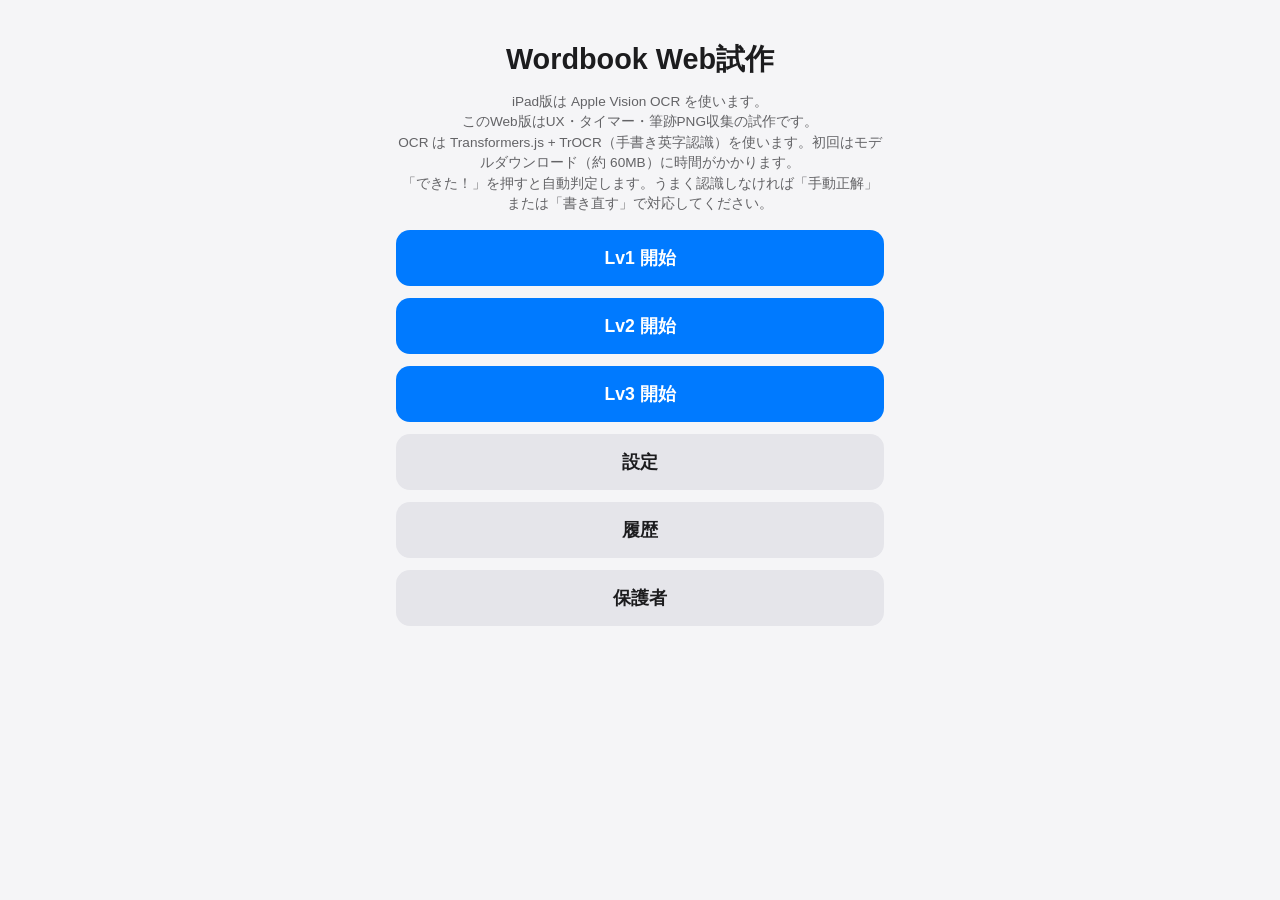
==== docs/index.html @ ee4e7cc8 "Deploy web prototype to GitHub Pages via docs" ====
<!DOCTYPE html>
<html lang="ja">
<head>
  <meta charset="UTF-8">
  <meta name="viewport" content="width=device-width, initial-scale=1.0, maximum-scale=1.0, user-scalable=no, viewport-fit=cover">
  <title>Wordbook Web試作</title>
  <link rel="stylesheet" href="styles.css">
  <!-- Transformers.js (TrOCR) は app.js 内で動的 import されます -->
</head>
<body>
  <main id="app">
    <section id="screen-main" class="screen active">
      <h1>Wordbook Web試作</h1>
      <p class="note">
        iPad版は Apple Vision OCR を使います。<br>
        このWeb版はUX・タイマー・筆跡PNG収集の試作です。<br>
        OCR は Transformers.js + TrOCR（手書き英字認識）を使います。初回はモデルダウンロード（約 60MB）に時間がかかります。<br>
        「できた！」を押すと自動判定します。うまく認識しなければ「手動正解」または「書き直す」で対応してください。
      </p>
      <div class="menu-buttons">
        <button id="btn-start-l1" class="primary">Lv1 開始</button>
        <button id="btn-start-l2" class="primary">Lv2 開始</button>
        <button id="btn-start-l3" class="primary">Lv3 開始</button>
        <button id="btn-missed-l1" class="primary missed hidden">Lv1 間違い直し</button>
        <button id="btn-missed-l2" class="primary missed hidden">Lv2 間違い直し</button>
        <button id="btn-missed-l3" class="primary missed hidden">Lv3 間違い直し</button>
        <button id="btn-resume" class="secondary hidden">セッションを再開</button>
        <button id="btn-clear-session" class="danger hidden">中断データを消す</button>
        <button id="btn-settings" class="secondary">設定</button>
        <button id="btn-history" class="secondary">履歴</button>
        <button id="btn-parent" class="secondary">保護者</button>
      </div>
      <div id="active-session-info" class="info hidden"></div>
    </section>

    <section id="screen-session" class="screen">
      <header class="session-header">
        <div class="level-progress">
          <span id="session-level">Lv1</span>
          <span id="session-progress">0 / 100</span>
        </div>
        <div class="timer-bar"><div id="timer-fill"></div></div>
        <div id="timer-text">15.0</div>
      </header>

      <div id="question-area">
        <div id="question-prompt" class="prompt">apple</div>
        <div id="question-meaning" class="meaning">りんご</div>
        <div id="question-hint" class="hint">5文字</div>
      </div>

      <div id="previous-list" class="previous-list"></div>

      <canvas id="draw-canvas" width="600" height="350" touch-action="none"></canvas>

      <div id="feedback" class="feedback hidden"></div>
      <div id="ocr-debug" class="ocr-debug" style="display:none;"></div>

      <div class="session-controls">
        <button id="btn-correct" class="primary">できた！（OCRで判定）</button>
        <button id="btn-manual-pass" class="manual">手動正解<br><small>（保護者・筆跡監査）</small></button>
        <button id="btn-retry" class="secondary">× 間違いとして次へ</button>
        <button id="btn-rewrite" class="secondary" style="display:none;">もう一度書く</button>
        <button id="btn-save-png" class="secondary">PNG保存</button>
        <button id="btn-pause" class="secondary">中断</button>
      </div>
      <div id="manual-pass-status" class="status"></div>
    </section>

    <section id="screen-completion" class="screen">
      <h2>セッション完了</h2>
      <div id="completion-summary" class="summary"></div>
      <button id="btn-download-session" class="primary">データをダウンロード</button>
      <button id="btn-back-menu" class="secondary">メニューへ</button>
    </section>

    <section id="screen-settings" class="screen">
      <h2>設定</h2>
      <div class="settings-form">
        <label>
          制限時間（秒）
          <input id="setting-time-limit" type="number" min="3" max="60" value="15">
        </label>
        <label>
          TTS速度
          <input id="setting-tts-rate" type="number" min="0.3" max="2.0" step="0.1" value="0.9">
        </label>
        <label>
          1セッションの問題数
          <input id="setting-word-count" type="number" min="5" max="100" value="100">
        </label>
        <label>
          手動正解上限（1セッション）
          <input id="setting-manual-limit" type="number" min="0" max="20" value="5">
        </label>
        <label>
          手動正解クールダウン（問）
          <input id="setting-manual-cooldown" type="number" min="0" max="10" value="2">
        </label>
        <label>
          PIN変更（現在のPIN）
          <input id="setting-current-pin" type="password" maxlength="6" inputmode="numeric" placeholder="0000">
        </label>
        <label>
          新しいPIN（4〜6桁の数字）
          <input id="setting-new-pin" type="password" maxlength="6" inputmode="numeric" placeholder="新しいPIN">
        </label>
        <p class="warning">初期PINは 0000 です。忘れた場合は「全データ消去」でリセットできます。</p>
        <button id="btn-save-settings" class="primary">保存</button>
        <button id="btn-reset-data" class="danger">全データ消去</button>
        <button id="btn-settings-back" class="secondary">戻る</button>
      </div>
    </section>

    <section id="screen-history" class="screen">
      <h2>成績履歴</h2>
      <div id="history-list" class="list"></div>
      <button id="btn-history-back" class="secondary">戻る</button>
    </section>

    <section id="screen-parent-login" class="screen">
      <h2>保護者確認</h2>
      <p>保護者PINを入力してください</p>
      <input id="parent-pin" type="password" maxlength="6" inputmode="numeric" placeholder="0000">
      <button id="btn-parent-login" class="primary">開く</button>
      <button id="btn-parent-login-back" class="secondary">戻る</button>
      <p class="note">PINを忘れた場合は設定から「全データ消去」で初期化できます。</p>
    </section>

    <section id="screen-parent" class="screen">
      <h2>手動正解記録</h2>
      <div id="audit-list" class="audit-list"></div>
      <button id="btn-parent-back" class="secondary">戻る</button>
    </section>

    <dialog id="confirm-dialog">
      <div class="dialog-content">
        <p id="confirm-message"></p>
        <div class="dialog-buttons">
          <button id="confirm-yes" class="primary">はい</button>
          <button id="confirm-no" class="secondary">いいえ</button>
        </div>
      </div>
    </dialog>
  </main>

  <script src="app.js"></script>
</body>
</html>
---- docs/styles.css ----
/* Reset */
* {
  box-sizing: border-box;
  -webkit-tap-highlight-color: transparent;
}

html, body {
  margin: 0;
  padding: 0;
  height: 100%;
  font-family: -apple-system, BlinkMacSystemFont, "Hiragino Sans", "Noto Sans JP", "Segoe UI", Roboto, sans-serif;
  background: #f5f5f7;
  color: #1c1c1e;
  overscroll-behavior: none;
}

body {
  display: flex;
  flex-direction: column;
  align-items: center;
  min-height: 100%;
  padding: env(safe-area-inset-top) env(safe-area-inset-right) env(safe-area-inset-bottom) env(safe-area-inset-left);
}

#app {
  width: 100%;
  max-width: 520px;
  flex: 1;
  display: flex;
  flex-direction: column;
  padding: 16px;
}

.screen {
  display: none;
  flex-direction: column;
  flex: 1;
}

.screen.active {
  display: flex;
}

h1, h2 {
  text-align: center;
  margin: 0 0 12px 0;
  font-weight: 700;
}

h1 {
  font-size: 1.8rem;
  margin-top: 24px;
}

h2 {
  font-size: 1.5rem;
  margin-top: 16px;
}

.note, .warning {
  font-size: 0.85rem;
  color: #636366;
  line-height: 1.5;
  text-align: center;
  margin: 0 0 16px 0;
}

.warning {
  color: #c0392b;
}

.menu-buttons,
.session-controls,
.settings-form {
  display: flex;
  flex-direction: column;
  gap: 12px;
}

button {
  border: none;
  border-radius: 14px;
  padding: 16px 20px;
  font-size: 1.1rem;
  font-weight: 600;
  cursor: pointer;
  transition: transform 0.05s, background 0.15s;
  -webkit-user-select: none;
  user-select: none;
}

button:active {
  transform: scale(0.97);
}

button.primary {
  background: #007aff;
  color: #fff;
}

button.secondary {
  background: #e5e5ea;
  color: #1c1c1e;
}

button.danger {
  background: #ff3b30;
  color: #fff;
}

button.manual {
  background: #ff9500;
  color: #fff;
  font-size: 1.05rem;
}

button.manual small {
  font-weight: 400;
  opacity: 0.9;
}

.hidden {
  display: none !important;
}

.info {
  background: #fff;
  border-radius: 12px;
  padding: 12px;
  text-align: center;
  font-size: 0.9rem;
  color: #3a3a3c;
  box-shadow: 0 1px 3px rgba(0,0,0,0.08);
}

/* Session header */
.session-header {
  background: #fff;
  border-radius: 16px;
  padding: 12px 16px;
  margin-bottom: 12px;
  box-shadow: 0 1px 3px rgba(0,0,0,0.08);
}

.level-progress {
  display: flex;
  justify-content: space-between;
  font-weight: 600;
  margin-bottom: 8px;
}

#session-level {
  color: #007aff;
}

.timer-bar {
  height: 10px;
  background: #e5e5ea;
  border-radius: 5px;
  overflow: hidden;
  margin-bottom: 6px;
}

#timer-fill {
  height: 100%;
  width: 100%;
  background: #34c759;
  transform-origin: left;
  transition: width 0.1s linear, background 0.2s;
}

#timer-fill.urgent {
  background: #ff9500;
}

#timer-fill.danger {
  background: #ff3b30;
  animation: pulse 1s infinite;
}

@keyframes pulse {
  0%, 100% { opacity: 1; }
  50% { opacity: 0.7; }
}

#timer-text {
  text-align: right;
  font-weight: 700;
  font-variant-numeric: tabular-nums;
  font-size: 1.2rem;
}

/* Previous words scroll list */
#previous-list {
  max-height: 120px;
  overflow-y: auto;
  display: flex;
  flex-direction: column;
  gap: 6px;
  margin-bottom: 12px;
}

#previous-list .item {
  background: #f0f0f5;
  padding: 6px 10px;
  border-radius: 8px;
  font-size: 0.9rem;
  flex-shrink: 0;
}

#previous-list .item.manual {
  background: #fff4e5;
}

/* Question area */
#question-area {
  background: #fff;
  border-radius: 16px;
  padding: 16px;
  margin-bottom: 12px;
  text-align: center;
  box-shadow: 0 1px 3px rgba(0,0,0,0.08);
}

.prompt {
  font-size: 2rem;
  font-weight: 700;
  letter-spacing: 0.05em;
  word-break: break-word;
  min-height: 2.8rem;
}

.meaning {
  font-size: 1.2rem;
  color: #3a3a3c;
  margin-top: 8px;
}

.hint {
  font-size: 0.9rem;
  color: #8e8e93;
  margin-top: 6px;
}

/* Canvas */
#draw-canvas {
  width: 100%;
  height: auto;
  aspect-ratio: 600 / 350;
  background: #ffffff;
  border: 3px solid #c7c7cc;
  border-radius: 16px;
  touch-action: none;
  cursor: crosshair;
  margin-bottom: 12px;
  box-shadow: inset 0 1px 3px rgba(0,0,0,0.05);
}

.feedback {
  background: #fff;
  border-radius: 12px;
  padding: 14px;
  text-align: center;
  font-size: 1.2rem;
  font-weight: 700;
  margin-bottom: 12px;
  box-shadow: 0 1px 3px rgba(0,0,0,0.08);
}

.feedback.correct {
  color: #34c759;
}

.feedback.incorrect {
  color: #ff3b30;
}

.feedback.timeout {
  color: #ff9500;
}

.status {
  font-size: 0.85rem;
  color: #636366;
  text-align: center;
  min-height: 1.2rem;
  margin-top: 4px;
}

/* Settings / forms */
.settings-form label {
  display: flex;
  flex-direction: column;
  gap: 4px;
  font-size: 0.95rem;
  font-weight: 500;
}

.settings-form input,
#parent-pin {
  border: 1px solid #c7c7cc;
  border-radius: 10px;
  padding: 12px;
  font-size: 1.1rem;
}

/* Lists */
.list, .audit-list {
  display: flex;
  flex-direction: column;
  gap: 10px;
  overflow-y: auto;
  max-height: 60vh;
  margin-bottom: 12px;
}

.card {
  background: #fff;
  border-radius: 12px;
  padding: 12px;
  box-shadow: 0 1px 3px rgba(0,0,0,0.08);
  font-size: 0.9rem;
}

.card .title {
  font-weight: 700;
  margin-bottom: 4px;
}

.card img {
  max-width: 100%;
  border: 1px solid #e5e5ea;
  border-radius: 8px;
  margin-top: 8px;
}

.card .actions {
  display: flex;
  gap: 8px;
  margin-top: 8px;
}

.card .actions button {
  flex: 1;
  padding: 8px;
  font-size: 0.85rem;
}

/* Dialog */
dialog {
  border: none;
  border-radius: 16px;
  padding: 0;
  background: transparent;
  box-shadow: none;
  max-width: 90vw;
}

dialog::backdrop {
  background: rgba(0,0,0,0.4);
}

.dialog-content {
  background: #fff;
  border-radius: 16px;
  padding: 20px;
  text-align: center;
}

.dialog-content p {
  font-size: 1.05rem;
  margin: 0 0 16px 0;
}

.dialog-buttons {
  display: flex;
  gap: 12px;
}

.dialog-buttons button {
  flex: 1;
}

/* Utility spacing */
.mb-8 { margin-bottom: 8px; }
.mb-12 { margin-bottom: 12px; }
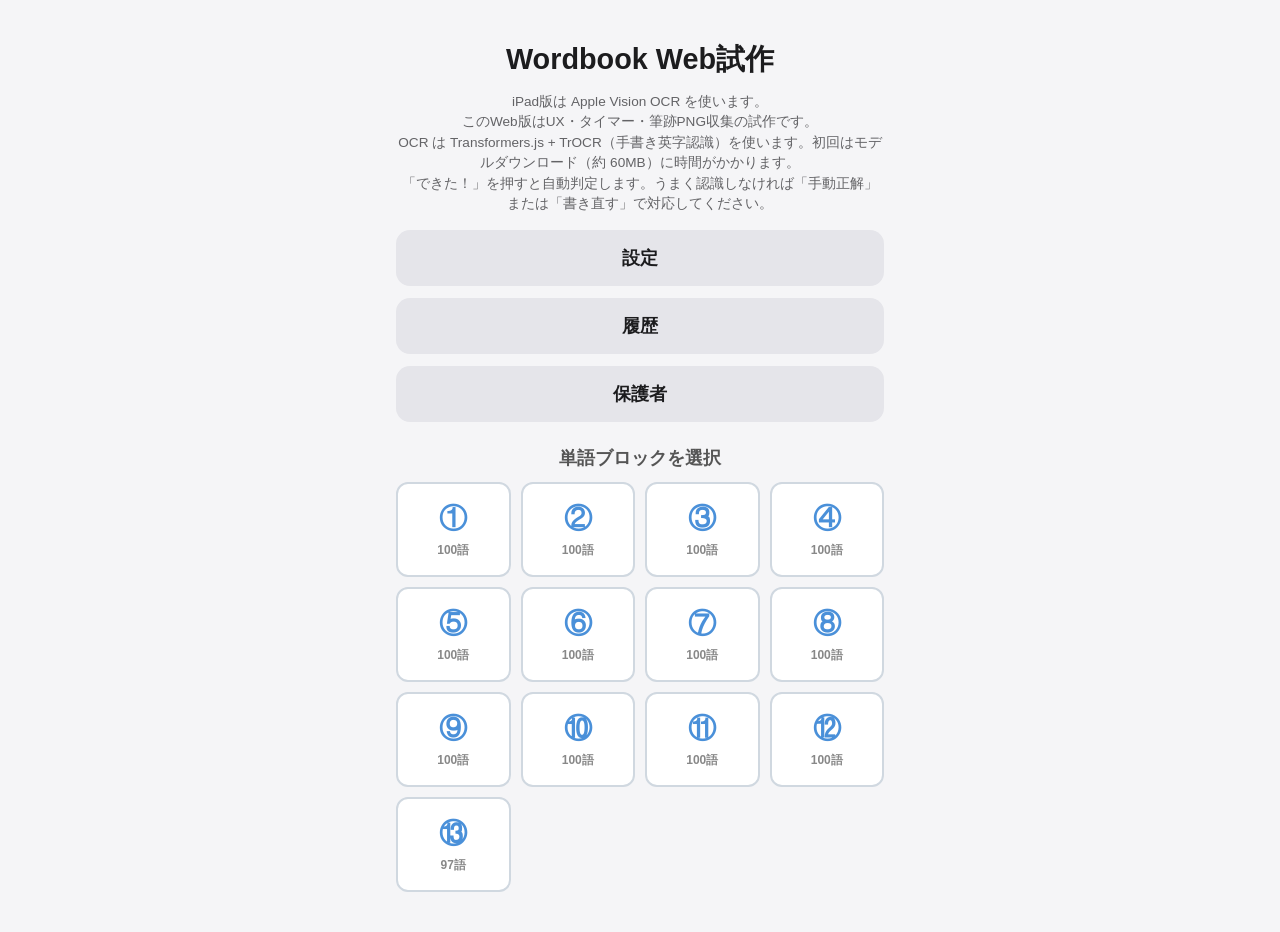
==== commit 9ba02111: "feat: add 1297 Eiken Grade 3 vocabulary words + block selection UI - OCR pipeline: 95 pages scanned " ====
--- a/docs/index.html
+++ b/docs/index.html
@@ -18,17 +18,29 @@
         「できた！」を押すと自動判定します。うまく認識しなければ「手動正解」または「書き直す」で対応してください。
       </p>
       <div class="menu-buttons">
-        <button id="btn-start-l1" class="primary">Lv1 開始</button>
-        <button id="btn-start-l2" class="primary">Lv2 開始</button>
-        <button id="btn-start-l3" class="primary">Lv3 開始</button>
+        <button id="btn-resume" class="secondary hidden">セッションを再開</button>
+        <button id="btn-clear-session" class="danger hidden">中断データを消す</button>
         <button id="btn-missed-l1" class="primary missed hidden">Lv1 間違い直し</button>
         <button id="btn-missed-l2" class="primary missed hidden">Lv2 間違い直し</button>
         <button id="btn-missed-l3" class="primary missed hidden">Lv3 間違い直し</button>
-        <button id="btn-resume" class="secondary hidden">セッションを再開</button>
-        <button id="btn-clear-session" class="danger hidden">中断データを消す</button>
         <button id="btn-settings" class="secondary">設定</button>
         <button id="btn-history" class="secondary">履歴</button>
         <button id="btn-parent" class="secondary">保護者</button>
+      </div>
+
+      <h2>単語ブロックを選択</h2>
+      <div id="set-grid" class="set-grid"></div>
+
+      <div id="level-select-overlay" class="level-select-overlay hidden">
+        <div class="level-select-card">
+          <h3 id="level-select-title">ブロック 1</h3>
+          <div class="level-select-buttons">
+            <button id="btn-start-l1" class="primary">Lv1 書き写し</button>
+            <button id="btn-start-l2" class="primary">Lv2 部分隠し</button>
+            <button id="btn-start-l3" class="primary">Lv3 完全記憶</button>
+          </div>
+          <button id="btn-level-cancel" class="secondary">戻る</button>
+        </div>
       </div>
       <div id="active-session-info" class="info hidden"></div>
     </section>
--- a/docs/styles.css
+++ b/docs/styles.css
@@ -119,6 +119,77 @@
   opacity: 0.9;
 }
 
+/* === Set Grid (Block Selection) === */
+h2 {
+  text-align: center;
+  font-size: 18px;
+  margin: 24px 0 12px;
+  color: #555;
+}
+.set-grid {
+  display: grid;
+  grid-template-columns: repeat(auto-fill, minmax(100px, 1fr));
+  gap: 10px;
+  margin-bottom: 24px;
+}
+.set-card-btn {
+  display: flex;
+  flex-direction: column;
+  align-items: center;
+  justify-content: center;
+  gap: 4px;
+  padding: 16px 8px;
+  border: 2px solid #d0d8e0;
+  border-radius: 12px;
+  background: #fff;
+  cursor: pointer;
+  transition: all 0.2s;
+}
+.set-card-btn:hover {
+  border-color: #4a90d9;
+  transform: translateY(-2px);
+  box-shadow: 0 2px 12px rgba(74,144,217,0.2);
+}
+.set-card-btn .set-num {
+  font-size: 28px;
+  font-weight: bold;
+  color: #4a90d9;
+}
+.set-card-btn .set-count {
+  font-size: 12px;
+  color: #888;
+}
+
+/* === Level Select Overlay === */
+.level-select-overlay {
+  position: fixed;
+  top: 0; left: 0; right: 0; bottom: 0;
+  background: rgba(0,0,0,0.5);
+  display: flex;
+  align-items: center;
+  justify-content: center;
+  z-index: 999;
+}
+.level-select-card {
+  background: #fff;
+  border-radius: 20px;
+  padding: 32px 24px;
+  max-width: 360px;
+  width: 90%;
+  text-align: center;
+}
+.level-select-card h3 {
+  font-size: 20px;
+  margin-bottom: 20px;
+  color: #333;
+}
+.level-select-buttons {
+  display: flex;
+  flex-direction: column;
+  gap: 12px;
+  margin-bottom: 16px;
+}
+
 .hidden {
   display: none !important;
 }
@@ -279,6 +350,10 @@
   color: #ff9500;
 }
 
+.feedback.review {
+  color: #007aff;
+}
+
 .status {
   font-size: 0.85rem;
   color: #636366;
@@ -312,6 +387,21 @@
   overflow-y: auto;
   max-height: 60vh;
   margin-bottom: 12px;
+}
+
+.missed-review ul {
+  text-align: left;
+  background: #fff;
+  border-radius: 12px;
+  padding: 14px 18px;
+  margin: 12px 0 0;
+  box-shadow: 0 1px 3px rgba(0,0,0,0.08);
+  font-size: 1rem;
+  line-height: 1.6;
+}
+
+.missed-review li {
+  margin-bottom: 6px;
 }
 
 .card {
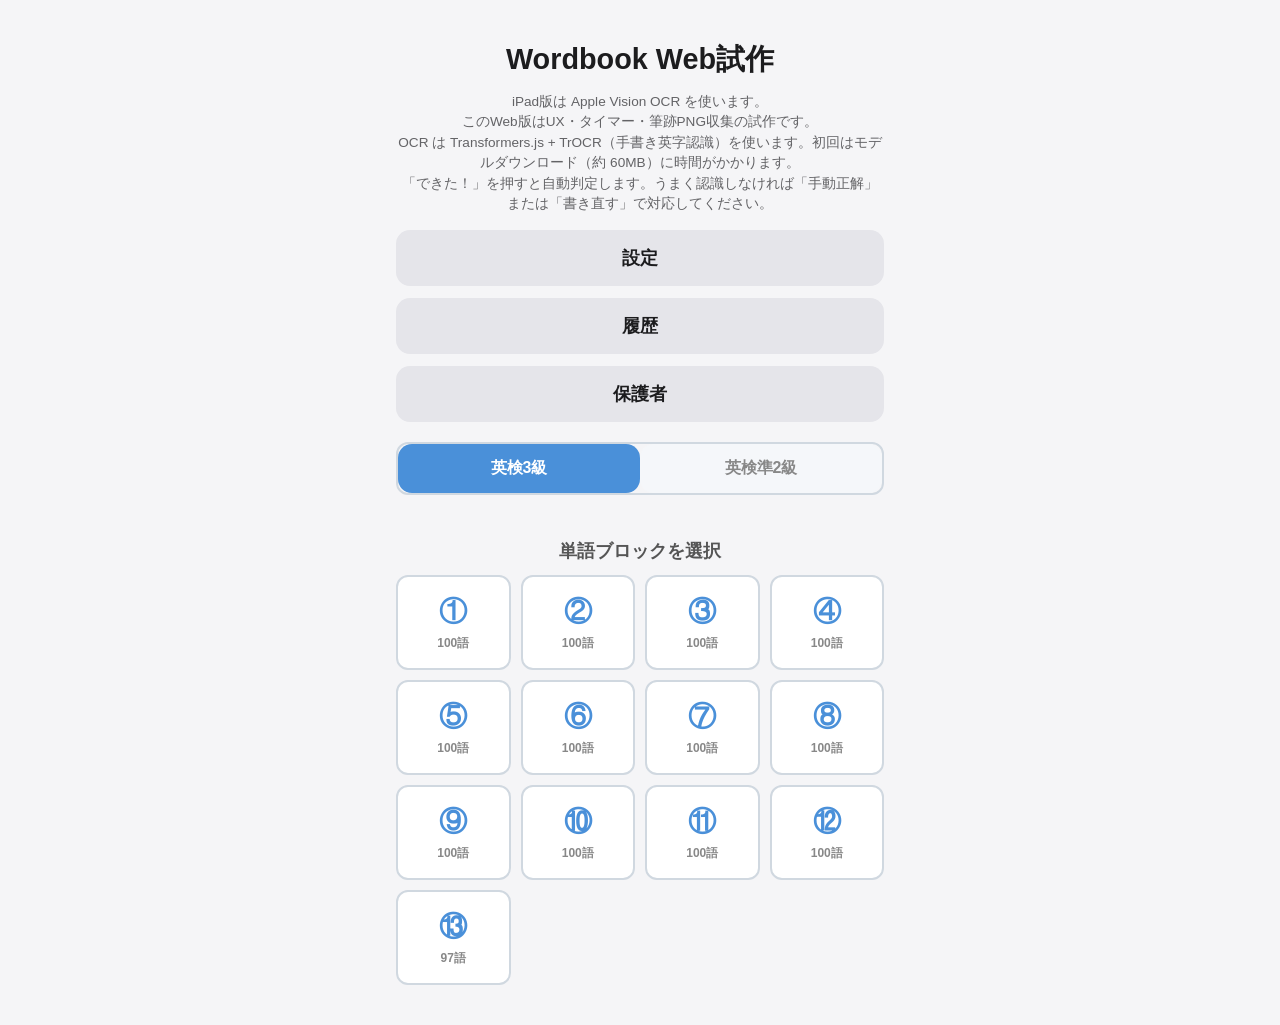
==== commit ba4da183: "feat: add Eiken Pre-2 grade (1500 words) + grade selection tabs - Added 1500 Pre-2 vocabulary words " ====
--- a/docs/index.html
+++ b/docs/index.html
@@ -26,6 +26,11 @@
         <button id="btn-settings" class="secondary">設定</button>
         <button id="btn-history" class="secondary">履歴</button>
         <button id="btn-parent" class="secondary">保護者</button>
+      </div>
+
+      <div id="grade-tabs" class="grade-tabs">
+        <button class="grade-tab active" data-grade="eiken-grade3">英検3級</button>
+        <button class="grade-tab" data-grade="eiken-pre2">英検準2級</button>
       </div>
 
       <h2>単語ブロックを選択</h2>
--- a/docs/styles.css
+++ b/docs/styles.css
@@ -117,6 +117,31 @@
 button.manual small {
   font-weight: 400;
   opacity: 0.9;
+}
+
+/* === Grade Tabs === */
+.grade-tabs {
+  display: flex;
+  gap: 0;
+  margin: 20px 0;
+  border-radius: 12px;
+  overflow: hidden;
+  border: 2px solid #d0d8e0;
+}
+.grade-tab {
+  flex: 1;
+  padding: 14px 8px;
+  border: none;
+  background: #f5f7fa;
+  font-size: 16px;
+  font-weight: bold;
+  color: #888;
+  cursor: pointer;
+  transition: all 0.2s;
+}
+.grade-tab.active {
+  background: #4a90d9;
+  color: #fff;
 }
 
 /* === Set Grid (Block Selection) === */
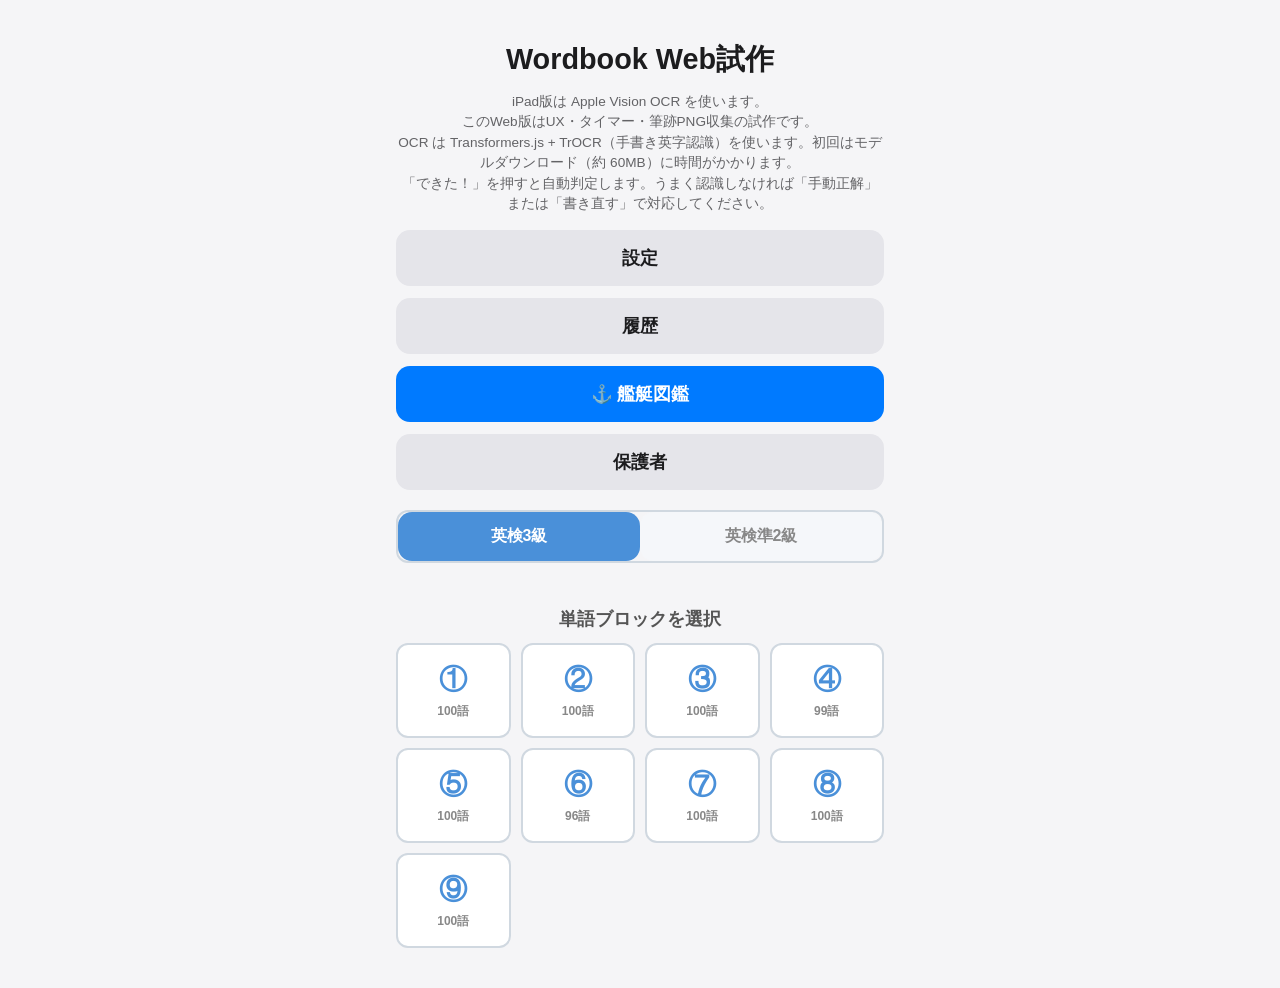
==== commit af4549ef: "add JMSDF fleet collection: login bonus + clear reward, 79 ships w/ official images" ====
--- a/docs/index.html
+++ b/docs/index.html
@@ -25,6 +25,7 @@
         <button id="btn-missed-l3" class="primary missed hidden">Lv3 間違い直し</button>
         <button id="btn-settings" class="secondary">設定</button>
         <button id="btn-history" class="secondary">履歴</button>
+        <button id="btn-ships" class="primary ships-btn">⚓ 艦艇図鑑</button>
         <button id="btn-parent" class="secondary">保護者</button>
       </div>
 
@@ -66,9 +67,11 @@
         <div id="question-hint" class="hint">5文字</div>
       </div>
 
+      <button id="btn-rewrite-top" class="rewrite-top-btn secondary" style="display:none;">もう一度書く</button>
+
       <div id="previous-list" class="previous-list"></div>
 
-      <canvas id="draw-canvas" width="600" height="350" touch-action="none"></canvas>
+      <canvas id="draw-canvas" width="800" height="500" touch-action="none"></canvas>
 
       <div id="feedback" class="feedback hidden"></div>
       <div id="ocr-debug" class="ocr-debug" style="display:none;"></div>
@@ -77,7 +80,6 @@
         <button id="btn-correct" class="primary">できた！（OCRで判定）</button>
         <button id="btn-manual-pass" class="manual">手動正解<br><small>（保護者・筆跡監査）</small></button>
         <button id="btn-retry" class="secondary">× 間違いとして次へ</button>
-        <button id="btn-rewrite" class="secondary" style="display:none;">もう一度書く</button>
         <button id="btn-save-png" class="secondary">PNG保存</button>
         <button id="btn-pause" class="secondary">中断</button>
       </div>
@@ -135,6 +137,13 @@
       <button id="btn-history-back" class="secondary">戻る</button>
     </section>
 
+    <section id="screen-ships" class="screen">
+      <h2>⚓ 艦艇図鑑</h2>
+      <p class="note" id="ships-progress"></p>
+      <div id="ships-grid" class="ships-grid"></div>
+      <button id="btn-ships-back" class="secondary">戻る</button>
+    </section>
+
     <section id="screen-parent-login" class="screen">
       <h2>保護者確認</h2>
       <p>保護者PINを入力してください</p>
@@ -161,6 +170,7 @@
     </dialog>
   </main>
 
+  <script src="ships.js"></script>
   <script src="app.js"></script>
 </body>
 </html>
--- a/docs/styles.css
+++ b/docs/styles.css
@@ -3,6 +3,29 @@
   box-sizing: border-box;
   -webkit-tap-highlight-color: transparent;
 }
+
+/* ---- 艦艇図鑑 (JMSDF) ---- */
+.ships-grid {
+  display: grid;
+  grid-template-columns: repeat(auto-fill, minmax(140px, 1fr));
+  gap: 10px;
+  padding: 8px 0 16px;
+}
+.ship-card {
+  background: #fff;
+  border: 2px solid #d8dce3;
+  border-radius: 10px;
+  padding: 6px;
+  text-align: center;
+  opacity: 0.55;
+}
+.ship-card.owned { opacity: 1; border-color: #3b82f6; }
+.ship-card.rare.owned { border-color: #f59e0b; background: #fffbeb; }
+.ship-card img { width: 100%; height: 84px; object-fit: cover; border-radius: 6px; }
+.ship-card .ship-silhouette { font-size: 44px; line-height: 84px; }
+.ship-card .ship-name { font-size: 11px; margin-top: 4px; line-height: 1.35; color: #1c1c1e; }
+.ship-award { margin-top: 10px; padding: 10px; background: #eff6ff; border-radius: 8px; font-size: 1rem; }
+.ships-btn { grid-column: 1 / -1; }
 
 html, body {
   margin: 0;
@@ -12,6 +35,10 @@
   background: #f5f5f7;
   color: #1c1c1e;
   overscroll-behavior: none;
+  -webkit-user-select: none;
+  user-select: none;
+  -webkit-touch-callout: none;
+  -webkit-tap-highlight-color: transparent;
 }
 
 body {
@@ -184,6 +211,18 @@
   font-size: 12px;
   color: #888;
 }
+.set-card-btn .set-clear {
+  font-size: 11px;
+  color: #4caf50;
+  font-weight: bold;
+}
+.set-card-btn.all-cleared {
+  border-color: #4caf50;
+  background: #f1f8f1;
+}
+.set-card-btn.all-cleared .set-num {
+  color: #4caf50;
+}
 
 /* === Level Select Overlay === */
 .level-select-overlay {
@@ -213,6 +252,11 @@
   flex-direction: column;
   gap: 12px;
   margin-bottom: 16px;
+}
+.lv-cleared {
+  border-color: #4caf50 !important;
+  background: #f1f8f1 !important;
+  color: #4caf50 !important;
 }
 
 .hidden {
@@ -338,11 +382,30 @@
   margin-top: 6px;
 }
 
+/* Rewrite button (above canvas) */
+.rewrite-top-btn {
+  display: block;
+  width: 100%;
+  padding: 14px;
+  margin-bottom: 8px;
+  font-size: 1rem;
+  font-weight: 600;
+  background: #fff3cd;
+  border: 2px solid #ffc107;
+  color: #856404;
+  border-radius: 12px;
+  cursor: pointer;
+}
+.rewrite-top-btn[style*="display:none"],
+.rewrite-top-btn[style*="display: none"] {
+  display: none !important;
+}
+
 /* Canvas */
 #draw-canvas {
   width: 100%;
   height: auto;
-  aspect-ratio: 600 / 350;
+  aspect-ratio: 800 / 500;
   background: #ffffff;
   border: 3px solid #c7c7cc;
   border-radius: 16px;
@@ -350,6 +413,9 @@
   cursor: crosshair;
   margin-bottom: 12px;
   box-shadow: inset 0 1px 3px rgba(0,0,0,0.05);
+  -webkit-user-select: none;
+  user-select: none;
+  -webkit-touch-callout: none;
 }
 
 .feedback {
